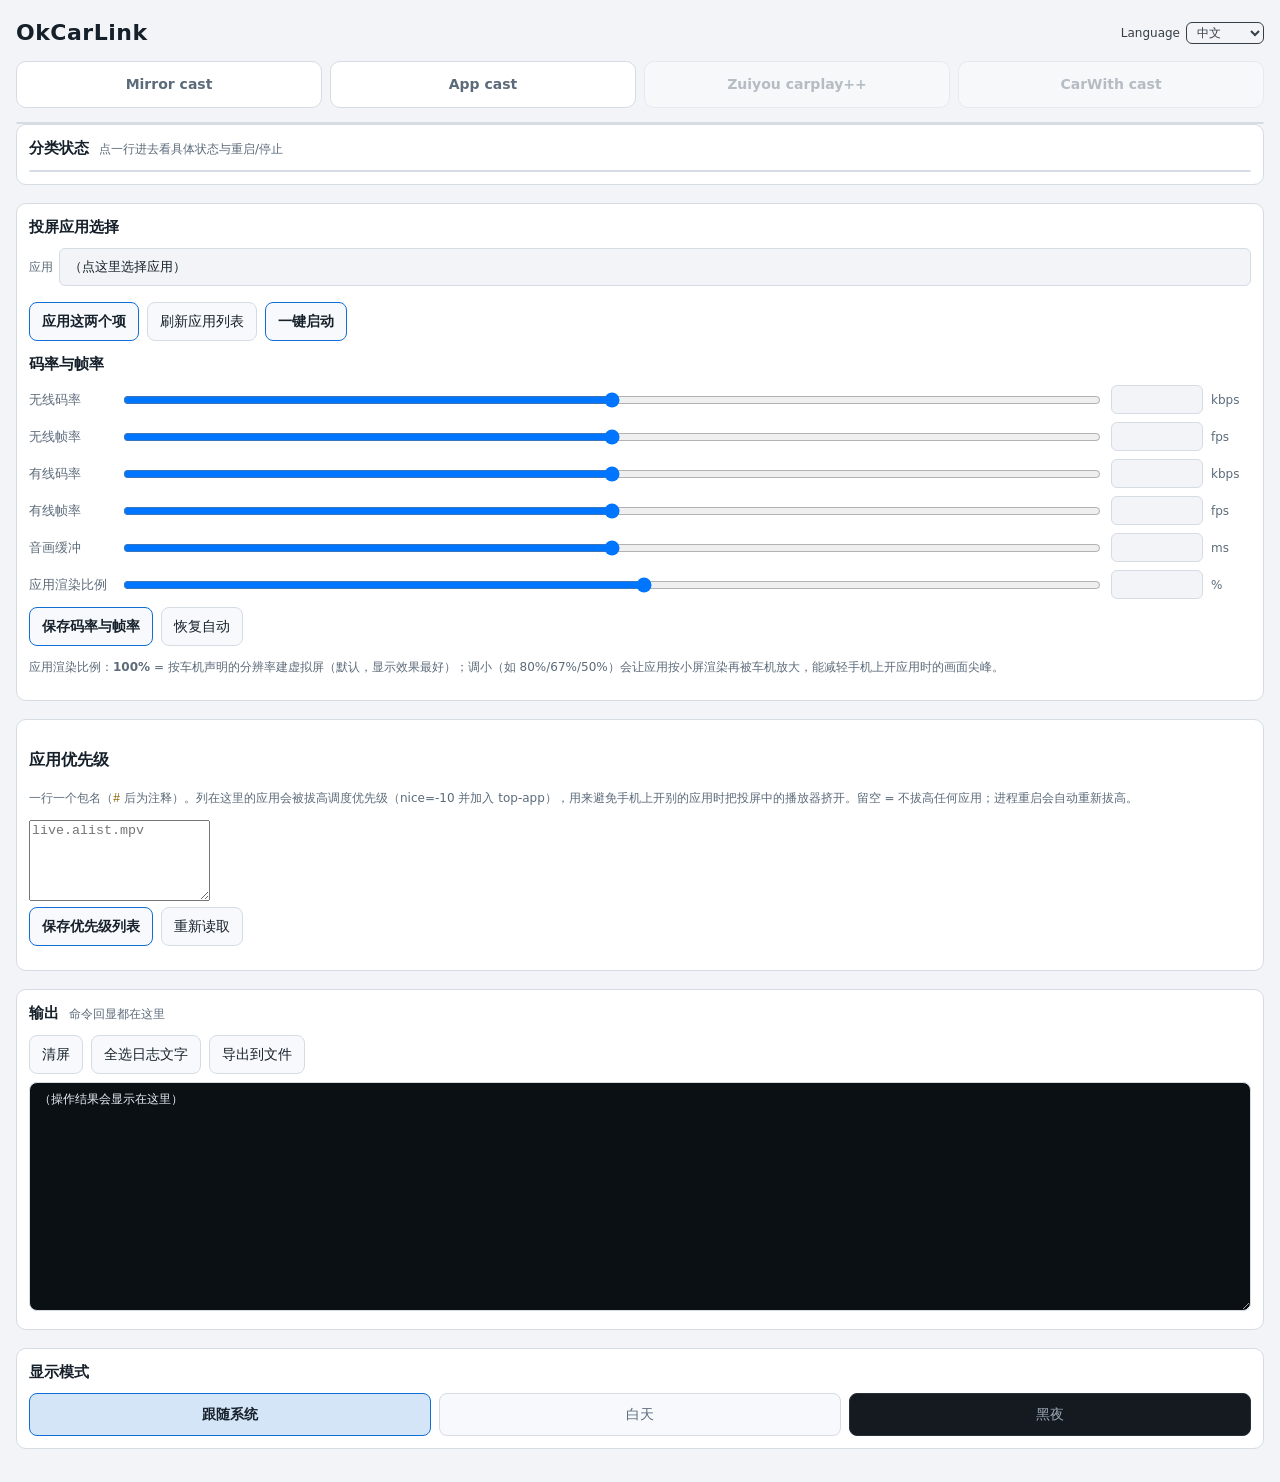
==== module/webroot/index.html @ 2ac4c225 "OkCarLink 1.0.0: run the iPhone-side CarPlay/AirPlay port stack on Android KernelSU/Magisk module: o" ====
<!DOCTYPE html>
<html lang="zh-CN" data-theme="auto">
<head>
<meta charset="utf-8">
<meta name="viewport" content="width=device-width, initial-scale=1">
<title>OkCarLink</title>
<link rel="stylesheet" href="style.css">
</head>
<body>
<header>
  <!-- Title only: the old page had a paragraph of explanation under it, which is gone. The three
       mode choices below are the explanation. -->
  <div class="titlebar">
    <h1>OkCarLink</h1>
    <span id="variant" class="pill hidden" data-en="Lite" data-zh="精简版">Lite</span>
    <!-- 语言选择器：标题栏右上角。默认中文；选择记在
         /data/local/tmp/okcar-port-lang，刷新与重启后依然生效。
         语言名各自用自己的文字写（中文/English），不参与翻译。 -->
    <label class="lang"><span data-en="Language" data-zh="语言">Language</span>
      <select id="lang">
        <option value="zh">中文</option>
        <option value="en">English</option>
      </select>
    </label>
  </div>

  <!-- 投屏模式：总有一个选中并高亮。紫优的carplay++ 要装了它自己的模块才可用
       （app.js 看 /data/adb/modules/okcar-carplaypp）；carwith投屏 要机器上有 CarWith
       （/product/app/CarWith 或 pm path com.miui.carlink）才可用。 -->
  <div id="modes" class="modes" role="tablist">
    <button class="mode" data-mode="mirror" role="tab" data-en="Mirror cast" data-zh="镜像投屏">Mirror cast</button>
    <button class="mode" data-mode="app" role="tab" data-en="App cast" data-zh="应用投屏">App cast</button>
    <button class="mode" data-mode="carplaypp" id="mode-carpp" role="tab" disabled data-en="Zuiyou carplay++" data-zh="紫优的carplay++">Zuiyou carplay++</button>
    <button class="mode" data-mode="carwith" id="mode-carwith" role="tab" disabled data-en="CarWith cast" data-zh="carwith投屏">CarWith cast</button>
  </div>

  <!-- 总状态行（放大、带总开关）与投屏状态行；两者由 5 秒自检刷新。 -->
  <!-- 两行状态用与下面分类行完全相同的 .cats/.cat 结构：宽度、对齐、开关列都由结构决定，
       不靠任何像素计算。 -->
  <div id="status-cats" class="cats"></div>
</header>

<p id="env" class="banner hidden"></p>

<!-- One capability, one row: live state + its switch. Only 运行中 is shown while healthy; click the
     row (not the switch) to open its detail panel with the raw values and restart/stop. -->
<section id="sec-cats">
  <h2><span data-en="Categories" data-zh="分类状态">分类状态</span><span class="hint" data-en="Tap a row for details and restart/stop" data-zh="点一行进去看具体状态与重启/停止">点一行进去看具体状态与重启/停止</span></h2>
  <div id="cats" class="cats"></div>
  <!-- 二级内容各占一个独立页面，点行进入，页面内有返回。 -->
  <div id="cat-page" class="cat-page"></div>
  <div id="cat-detail" class="detail hidden"></div>
</section>

<!-- Its own area, per the requirement: pick the app, then (only then) its activity. -->
<section id="sec-apps">
  <h2><span data-en="Cast app selection" data-zh="投屏应用选择">投屏应用选择</span></h2>
  <!-- 应用与 Activity 各占一行（等宽）。原厂 select 不自带搜索，所以自己做一个：点开面板，
       面板里有搜索框 + 过滤后的列表；隐藏的原生 select 继续给既有代码读值。 -->
  <div class="row field-row">
    <div class="field">
      <span class="field-label" data-en="App" data-zh="应用">应用</span>
      <div class="picker" id="picker-app">
        <button type="button" class="picker-btn" id="picker-app-btn" data-en="(tap to choose an app)" data-zh="（点这里选择应用）">（点这里选择应用）</button>
        <div class="picker-panel hidden" id="picker-app-panel">
          <input type="search" id="picker-app-search" placeholder="搜索应用…" data-en-placeholder="Search apps…" data-zh-placeholder="搜索应用…" autocomplete="off">
          <div class="picker-list" id="picker-app-list"></div>
        </div>
      </div>
      <select id="pick-pkg" class="hidden-select"></select>
    </div>
  </div>
  <div class="row field-row">
    <div class="field hidden" id="field-activity">
      <span class="field-label" data-en="Activity" data-zh="Activity">Activity</span>
      <div class="picker" id="picker-act">
        <button type="button" class="picker-btn" id="picker-act-btn" data-en="(tap to choose an activity)" data-zh="（点这里选择 activity）">（点这里选择 activity）</button>
        <div class="picker-panel hidden" id="picker-act-panel">
          <input type="search" id="picker-act-search" placeholder="搜索 activity…" data-en-placeholder="Search activities…" data-zh-placeholder="搜索 activity…" autocomplete="off">
          <div class="picker-list" id="picker-act-list"></div>
        </div>
      </div>
      <select id="pick-activity" class="hidden-select"></select>
    </div>
  </div>
  <div class="row">
    <button id="btn-apply-app" class="primary" data-en="Apply app + activity" data-zh="应用这两个项">应用这两个项</button>
    <button id="btn-refresh-apps" data-en="Refresh app list" data-zh="刷新应用列表">刷新应用列表</button>
    <button id="btn-enable" class="primary" data-en="One-key start" data-zh="一键启动">一键启动</button>
  </div>
  <p class="hint" id="app-note"></p>

  <h2><span data-en="Bitrate &amp; frame rate" data-zh="码率与帧率">码率与帧率</span></h2>
  <!-- 无线与有线分开：无线链路承受能力低、有线高得多。滑条与手动输入双向同步；
       0 表示不覆盖（用与车机协商的值），恢复自动按钮会把四个值都置 0。
       滑条也从 0 起：否则"自动"会被画在下限上，看着像设了 1000kbps，而数字框里是 0。 -->
  <div class="row qos-row">
    <span class="qos-label" data-en="Wireless bitrate" data-zh="无线码率">无线码率</span>
    <input type="range" id="qos-wl-br-range" min="0" max="30000" step="500">
    <input type="number" id="qos-wl-br-num" min="0" max="30000" step="500">
    <span class="qos-unit">kbps</span>
  </div>
  <div class="row qos-row">
    <span class="qos-label" data-en="Wireless frame rate" data-zh="无线帧率">无线帧率</span>
    <input type="range" id="qos-wl-fps-range" min="0" max="60" step="1">
    <input type="number" id="qos-wl-fps-num" min="0" max="60" step="1">
    <span class="qos-unit">fps</span>
  </div>
  <div class="row qos-row">
    <span class="qos-label" data-en="Wired bitrate" data-zh="有线码率">有线码率</span>
    <input type="range" id="qos-usb-br-range" min="0" max="100000" step="1000">
    <input type="number" id="qos-usb-br-num" min="0" max="100000" step="1000">
    <span class="qos-unit">kbps</span>
  </div>
  <div class="row qos-row">
    <span class="qos-label" data-en="Wired frame rate" data-zh="有线帧率">有线帧率</span>
    <input type="range" id="qos-usb-fps-range" min="0" max="60" step="1">
    <input type="number" id="qos-usb-fps-num" min="0" max="60" step="1">
    <span class="qos-unit">fps</span>
  </div>
  <div class="row qos-row">
    <span class="qos-label" data-en="A/V buffer" data-zh="音画缓冲">音画缓冲</span>
    <input type="range" id="qos-delay-range" min="0" max="2000" step="10">
    <input type="number" id="qos-delay-num" min="0" max="2000" step="10">
    <span class="qos-unit">ms</span>
  </div>
  <div class="row qos-row">
    <span class="qos-label" data-en="App render scale" data-zh="应用渲染比例">应用渲染比例</span>
    <input type="range" id="qos-scale-range" min="25" max="100" step="5">
    <input type="number" id="qos-scale-num" min="25" max="100" step="5">
    <span class="qos-unit">%</span>
  </div>
  <div class="row">
    <button id="btn-save-qos" class="primary" data-en="Save bitrate &amp; frame rate" data-zh="保存码率与帧率">保存码率与帧率</button>
    <button id="btn-reset-qos" data-en="Reset to auto" data-zh="恢复自动">恢复自动</button>
  </div>
  <p class="hint" id="qos-note"></p>
  <p class="hint"><span data-en="App render scale: " data-zh="应用渲染比例：">应用渲染比例：</span><b>100%</b><span data-en=" = build the virtual display at the resolution the head unit declares (the default, best picture); lowering it (e.g. 80%/67%/50%) renders the app at a smaller size and lets the head unit upscale it, which eases the frame spike when opening an app." data-zh=" = 按车机声明的分辨率建虚拟屏（默认，显示效果最好）；调小（如 80%/67%/50%）会让应用按小屏渲染再被车机放大，能减轻手机上开应用时的画面尖峰。"> = 按车机声明的分辨率建虚拟屏（默认，显示效果最好）；调小（如 80%/67%/50%）会让应用按小屏渲染再被车机放大，能减轻手机上开应用时的画面尖峰。</span></p>
</section>

<section id="sec-prio">
  <h3><span data-en="App priority" data-zh="应用优先级">应用优先级</span></h3>
  <p class="hint"><span data-en="One package name per line (text after " data-zh="一行一个包名（">一行一个包名（</span><code>#</code><span data-en=" is a comment). Apps listed here get a raised scheduling priority (nice=-10 and membership of top-app), so opening another app on the phone does not push the casting player aside. Empty = raise nothing; a process restart raises them again automatically." data-zh=" 后为注释）。列在这里的应用会被拔高调度优先级（nice=-10 并加入 top-app），用来避免手机上开别的应用时把投屏中的播放器挤开。留空 = 不拔高任何应用；进程重启会自动重新拔高。"> 后为注释）。列在这里的应用会被拔高调度优先级（nice=-10 并加入 top-app），用来避免手机上开别的应用时把投屏中的播放器挤开。留空 = 不拔高任何应用；进程重启会自动重新拔高。</span></p>
  <textarea id="prio-list" rows="5" spellcheck="false" placeholder="live.alist.mpv"></textarea>
  <div class="row">
    <button id="btn-save-prio" class="primary" data-en="Save priority list" data-zh="保存优先级列表">保存优先级列表</button>
    <button id="btn-reload-prio" data-en="Reload" data-zh="重新读取">重新读取</button>
  </div>
  <p class="hint" id="prio-note"></p>
</section>

<section id="sec-log">
  <h2><span data-en="Output" data-zh="输出">输出</span><span class="hint" data-en="Every command echo lands here" data-zh="命令回显都在这里">命令回显都在这里</span></h2>
  <div class="row"><button id="btn-clear" data-en="Clear" data-zh="清屏">清屏</button><button id="btn-select-all" data-en="Select all" data-zh="全选日志文字">全选日志文字</button><button id="btn-export-out" data-en="Export to file" data-zh="导出到文件">导出到文件</button></div>
  <textarea id="out" rows="12" data-en="(results appear here)" data-zh="（操作结果会显示在这里）">（操作结果会显示在这里）</textarea>
</section>

<!-- Bottom of the page, as asked. 跟随系统 is the default. -->
<section id="sec-theme">
  <h2><span data-en="Display mode" data-zh="显示模式">显示模式</span></h2>
  <div class="seg" id="theme-seg">
    <button class="seg-item" data-theme="auto" data-en="Follow system" data-zh="跟随系统">跟随系统</button>
    <button class="seg-item" data-theme="day" data-en="Day" data-zh="白天">白天</button>
    <button class="seg-item" data-theme="night" data-en="Night" data-zh="黑夜">黑夜</button>
  </div>
</section>

<script src="ksu-bridge.js"></script>
<script src="app.js"></script>
</body>
</html>
---- module/webroot/style.css ----
/*
 * OkCarLink module WebUI styles.
 *
 * Two palettes, switched by data-theme on <html> (app.js resolves 跟随系统 into one of them).
 * The rule from the old page is kept: a row is one capability, so its live value and its switch sit
 * on the same line — a status table at the top with the switches far below made nothing readable
 * against the control it belonged to.
 */

:root,
[data-theme="night"] {
  color-scheme: dark;
  --bg: #0f1317;
  --panel: #171d23;
  --panel2: #141a20;
  --line: #26313a;
  --text: #e6edf3;
  --dim: #9aa7b4;
  --accent: #4aa8ff;
  --ok: #35d07f;
  --bad: #ff6b6b;
  --warn: #ffd479;
  --input: #0f141a;
}

[data-theme="day"] {
  color-scheme: light;
  --bg: #f2f4f7;
  --panel: #ffffff;
  --panel2: #f7f9fc;
  --line: #d5dce4;
  --text: #16202a;
  --dim: #5c6b7a;
  --accent: #0f6fd6;
  --ok: #0a8f4d;
  --bad: #c62828;
  --warn: #8a6100;
  --input: #ffffff;
}

* { box-sizing: border-box; }

body {
  margin: 0;
  padding: 16px;
  background: var(--bg);
  color: var(--text);
  font: 14px/1.5 system-ui, -apple-system, "Noto Sans CJK SC", sans-serif;
}

.titlebar { display: flex; align-items: center; gap: 10px; }
/* 语言选择器固定在标题栏右上角。 */
.titlebar .lang { margin-left: auto; display: inline-flex; align-items: center; gap: 6px;
  font-size: 12px; opacity: .85; }
.titlebar .lang select { background: transparent; color: inherit; border: 1px solid currentColor;
  border-radius: 6px; padding: 2px 6px; font: inherit; font-size: 12px; }
.titlebar h1 { margin: 0; font-size: 22px; letter-spacing: 0.5px; }
.pill {
  padding: 2px 8px;
  border: 1px solid var(--accent);
  border-radius: 999px;
  color: var(--accent);
  font-size: 11px;
}

/* ---------------------------------------------------------------- mode select */
.modes {
  display: flex;
  gap: 8px;
  margin: 12px 0 14px;
}
.mode {
  flex: 1 1 0;
  padding: 12px 6px;
  border: 1px solid var(--line);
  border-radius: 10px;
  background: var(--panel);
  color: var(--dim);
  font: inherit;
  font-weight: 600;
  text-align: center;
}
.mode:disabled { opacity: 0.4; }
.mode.active {
  border-color: var(--accent);
  background: color-mix(in srgb, var(--accent) 22%, var(--panel));
  color: var(--text);
  box-shadow: inset 0 0 0 1px var(--accent);
}

/* ---------------------------------------------------------------- status lines */
.line {
  display: flex;
  justify-content: space-between;
  align-items: center;
  padding: 7px 10px;
  margin-bottom: 4px;
  border: 1px solid var(--line);
  border-radius: 8px;
  background: var(--panel);
}
.line .k { color: var(--dim); }
.line .v { font-weight: 700; }
.v.ok { color: var(--ok); }
.v.bad { color: var(--bad); }
.v.warn { color: var(--warn); }
.v.dim { color: var(--dim); font-weight: 400; }

.banner {
  padding: 10px 12px;
  margin: 10px 0;
  border: 1px solid var(--warn);
  border-radius: 8px;
  background: color-mix(in srgb, var(--warn) 14%, var(--panel));
  color: var(--warn);
}
.hidden { display: none !important; }

section {
  margin-bottom: 18px;
  padding: 12px;
  border: 1px solid var(--line);
  border-radius: 10px;
  background: var(--panel);
}
h2 {
  display: flex;
  align-items: baseline;
  gap: 10px;
  margin: 0 0 10px;
  font-size: 15px;
}
.hint { color: var(--dim); font-size: 12px; font-weight: 400; }

.row { display: flex; flex-wrap: wrap; gap: 8px; margin-bottom: 8px; }

button {
  padding: 8px 12px;
  border: 1px solid var(--line);
  border-radius: 8px;
  background: var(--panel2);
  color: var(--text);
  font: inherit;
}
button:hover { border-color: var(--accent); }
button:disabled { opacity: 0.5; }
button.primary { border-color: var(--accent); font-weight: 600; }
button.danger { border-color: var(--bad); color: var(--bad); }

input[type="text"], select {
  padding: 8px 10px;
  border: 1px solid var(--line);
  border-radius: 8px;
  background: var(--input);
  color: var(--text);
  font: inherit;
}
.field { display: flex; align-items: center; gap: 6px; flex: 1 1 220px; }
.field-label { color: var(--dim); font-size: 12px; white-space: nowrap; }
.field select { flex: 1 1 auto; min-width: 0; }

/* ---------------------------------------------------------------- category rows */
.cats { border: 1px solid var(--line); border-radius: 8px; overflow: hidden; }
.cat {
  display: flex;
  align-items: center;
  gap: 8px;
  padding: 9px 10px;
  border-bottom: 1px solid var(--line);
  background: var(--panel2);
}
.cat:last-child { border-bottom: 0; }
.cat .cat-main {
  display: flex;
  align-items: baseline;
  gap: 10px;
  flex: 1 1 auto;
  min-width: 0;
  cursor: pointer;
}
.cat .cat-name { font-weight: 600; white-space: nowrap; }
.cat .cat-val { font-size: 12px; word-break: break-all; }
.cat .cat-val.ok { color: var(--ok); font-weight: 700; }
.cat .cat-val.bad { color: var(--bad); }
.cat .cat-val.warn { color: var(--warn); }
.cat .chev { color: var(--dim); font-size: 12px; }
.cat.open { box-shadow: inset 3px 0 0 var(--accent); }

/* Toggle switch: the only switch shape in this page (left/right sliding). */
.sw { position: relative; display: inline-block; width: 46px; height: 26px; flex: 0 0 auto; }
.sw input { position: absolute; opacity: 0; width: 0; height: 0; }
.sw .track {
  position: absolute;
  inset: 0;
  border-radius: 999px;
  background: color-mix(in srgb, var(--dim) 45%, transparent);
  transition: background 0.15s;
}
.sw .knob {
  position: absolute;
  top: 3px;
  left: 3px;
  width: 20px;
  height: 20px;
  border-radius: 50%;
  background: #fff;
  transition: transform 0.15s;
}
.sw input:checked + .track { background: var(--ok); }
.sw input:checked + .track .knob { transform: translateX(20px); }
.sw input:disabled + .track { opacity: 0.5; }
.sw-label { color: var(--dim); font-size: 12px; white-space: nowrap; }

.detail {
  margin-top: 10px;
  padding: 10px;
  border: 1px solid var(--accent);
  border-radius: 8px;
  background: var(--panel2);
}
.detail h3 { margin: 0 0 8px; font-size: 14px; }
.detail .raw {
  margin: 0 0 10px;
  padding: 8px;
  border: 1px solid var(--line);
  border-radius: 6px;
  background: var(--input);
  color: var(--text);
  font: 12px/1.45 ui-monospace, Menlo, monospace;
  white-space: pre-wrap;
  word-break: break-all;
  max-height: 30vh;
  overflow: auto;
}
.detail .warnbox {
  margin: 0 0 10px;
  padding: 8px 10px;
  border: 1px solid var(--warn);
  border-radius: 6px;
  color: var(--warn);
  font-size: 12px;
}

/* ---------------------------------------------------------------- theme segment */
.seg { display: flex; gap: 8px; }
.seg-item {
  flex: 1 1 0;
  padding: 10px 6px;
  border: 1px solid var(--line);
  border-radius: 8px;
  background: var(--panel2);
  color: var(--dim);
}
.seg-item.active {
  border-color: var(--accent);
  color: var(--text);
  background: color-mix(in srgb, var(--accent) 18%, var(--panel));
  font-weight: 600;
}

pre#out {
  max-height: 42vh;
  margin: 4px 0 0;
  padding: 10px;
  overflow: auto;
  border: 1px solid var(--line);
  border-radius: 8px;
  background: var(--input);
  color: var(--text);
  font: 12px/1.45 ui-monospace, "Cascadia Mono", Menlo, monospace;
  white-space: pre-wrap;
}
code { color: var(--warn); }

/* 输出面板的复制按钮与一闪而过的提示条 */
.outhead { display:flex; align-items:center; justify-content:space-between; gap:8px; margin:0 0 6px; }
button.mini { padding:5px 10px; font-size:12px; border-radius:6px; }
.toast { position:fixed; left:50%; bottom:28px; transform:translateX(-50%) translateY(8px);
         background:var(--panel2,#1c242c); color:var(--fg,#e8eef4); border:1px solid var(--line,#26313a);
         border-radius:999px; padding:8px 16px; font-size:13px; opacity:0; pointer-events:none;
         transition:opacity .18s, transform .18s; z-index:99; max-width:86vw; text-align:center; }
.toast.show { opacity:1; transform:translateX(-50%) translateY(0); }
pre#out { user-select:text; -webkit-user-select:text; }

/* 需求 1：总状态整行放大。需求 7/8/9：长名字的行内换行。需求 11：详情在本行内展开。
   需求 12：投屏应用那两个框在小屏/竖屏下自适应，不再溢出。 */
.cat-name { display:flex; flex-direction:column; line-height:1.25; }
.cat-name-line { display:block; font-size:13px; }
.cat-name-line:first-child { font-size:15px; }
.cat .detail { border-top:1px solid var(--line); margin-top:6px; padding-top:8px; }
@media (max-width: 520px) {
  .row { flex-wrap:wrap; }
  .field { width:100%; }
  .field select { width:100%; min-width:0; }
}

/* 需求：总状态行的名字必须与下面分类行的名字左对齐——给标签一个固定列宽，字号变大也不会错位。
   第二个状态行没有名字，值居中，和总状态行中间那列对齐。 */
.cat-name { flex:0 0 96px; }

/* 需求：总状态行的名字要和下面分类行的名字左对齐——header 没有 section 的 12px 内边距，
   所以状态行单独补 12px（之前偏左就是这个差值）。 */
/* 投屏应用的两个框一样宽 */
#sec-apps .row .field { flex:1 1 0; min-width:0; }
#sec-apps .row .field select { width:100%; }
/* 二级页面 */
#sec-cats.page-open #cats { display:none; }
#sec-cats.page-open h2 { display:none; }
.cat-page .back { margin-bottom:8px; }
.cat-page h2 { margin:0 0 8px; font-size:17px; }
/* 输出用 textarea：原生全选/长按复制 */
textarea#out { width:100%; background:#0c1116; color:var(--fg); border:1px solid var(--line);
  border-radius:8px; padding:9px; font-size:12px; font-family:ui-monospace,monospace;
  white-space:pre-wrap; word-break:break-all; resize:vertical; }

/* 输出面板（textarea）：显式高对比配色，并且选区要能看出来（之前"点了全选也没反应"）。 */
textarea#out {
  background:#0b1015 !important; color:#e8eef4 !important;
  -webkit-text-fill-color:#e8eef4; caret-color:#e8eef4;
  user-select:text; -webkit-user-select:text;
  min-height:220px; line-height:1.45;
}
textarea#out::selection { background:#2f6fd0; color:#ffffff; }
textarea#out::-webkit-selection { background:#2f6fd0; color:#ffffff; }
/* 应用选择：两行、等宽 */
#sec-apps .field-row { flex-wrap:wrap; }
#sec-apps .field { flex:1 1 100%; width:100%; }
#sec-apps .field select, #sec-apps .field input { width:100%; min-width:0; }
#sec-apps .field input[type=search] { margin:6px 0; background:var(--bg); color:var(--fg);
  border:1px solid var(--line); border-radius:6px; padding:7px 9px; font-size:13px; }

/* 状态行与分类行同结构，因此同宽同高；只有值与开关列的对齐在这里补充。 */
.cat.status { background:var(--panel2); font-weight:600; }
.cat.status .cat-name { font-size:15px; }
.cat.status .cat-val { font-size:15px; }
.cat.status .cat-val.center { flex:1; text-align:center; }
.sw-box { display:flex; align-items:center; }
.hidden-select { display:none; }
/* 自带搜索的下拉 */
.picker { position:relative; width:100%; }
.picker-btn { width:100%; text-align:left; background:var(--bg); color:var(--fg);
  border:1px solid var(--line); border-radius:6px; padding:8px 9px; font-size:13px; }
.picker-panel { position:absolute; z-index:20; left:0; right:0; margin-top:4px;
  background:var(--panel); border:1px solid var(--line); border-radius:8px; padding:8px;
  box-shadow:0 6px 20px rgba(0,0,0,.45); }
.picker-panel input[type=search] { width:100%; margin-bottom:6px; background:var(--bg);
  color:var(--fg); border:1px solid var(--line); border-radius:6px; padding:7px 9px; font-size:13px; }
.picker-list { max-height:46vh; overflow:auto; }
.picker-item { padding:8px 6px; border-bottom:1px solid var(--line); font-size:13px; }
.picker-item:last-child { border-bottom:0; }
.picker-item.active { color:var(--accent); }
.picker-item.empty { color:var(--dim); }

/* 页内错误横幅 */
#err-banner { background:#3a1116; color:#ffb4b4; border:1px solid #7a2630; border-radius:8px;
  padding:8px; margin:0 0 10px; font-size:12px; white-space:pre-wrap; }

/* 码率/帧率：滑条与数字输入并排，数字框也能直接手输 */
.qos-row { align-items:center; gap:8px; flex-wrap:nowrap; }
.qos-label { flex:0 0 84px; font-size:13px; color:var(--dim); }
.qos-row input[type=range] { flex:1 1 auto; min-width:0; }
.qos-row input[type=number] { flex:0 0 92px; background:var(--bg); color:var(--fg);
  border:1px solid var(--line); border-radius:6px; padding:6px 8px; font-size:13px; }
.qos-unit { flex:0 0 40px; font-size:12px; color:var(--dim); }
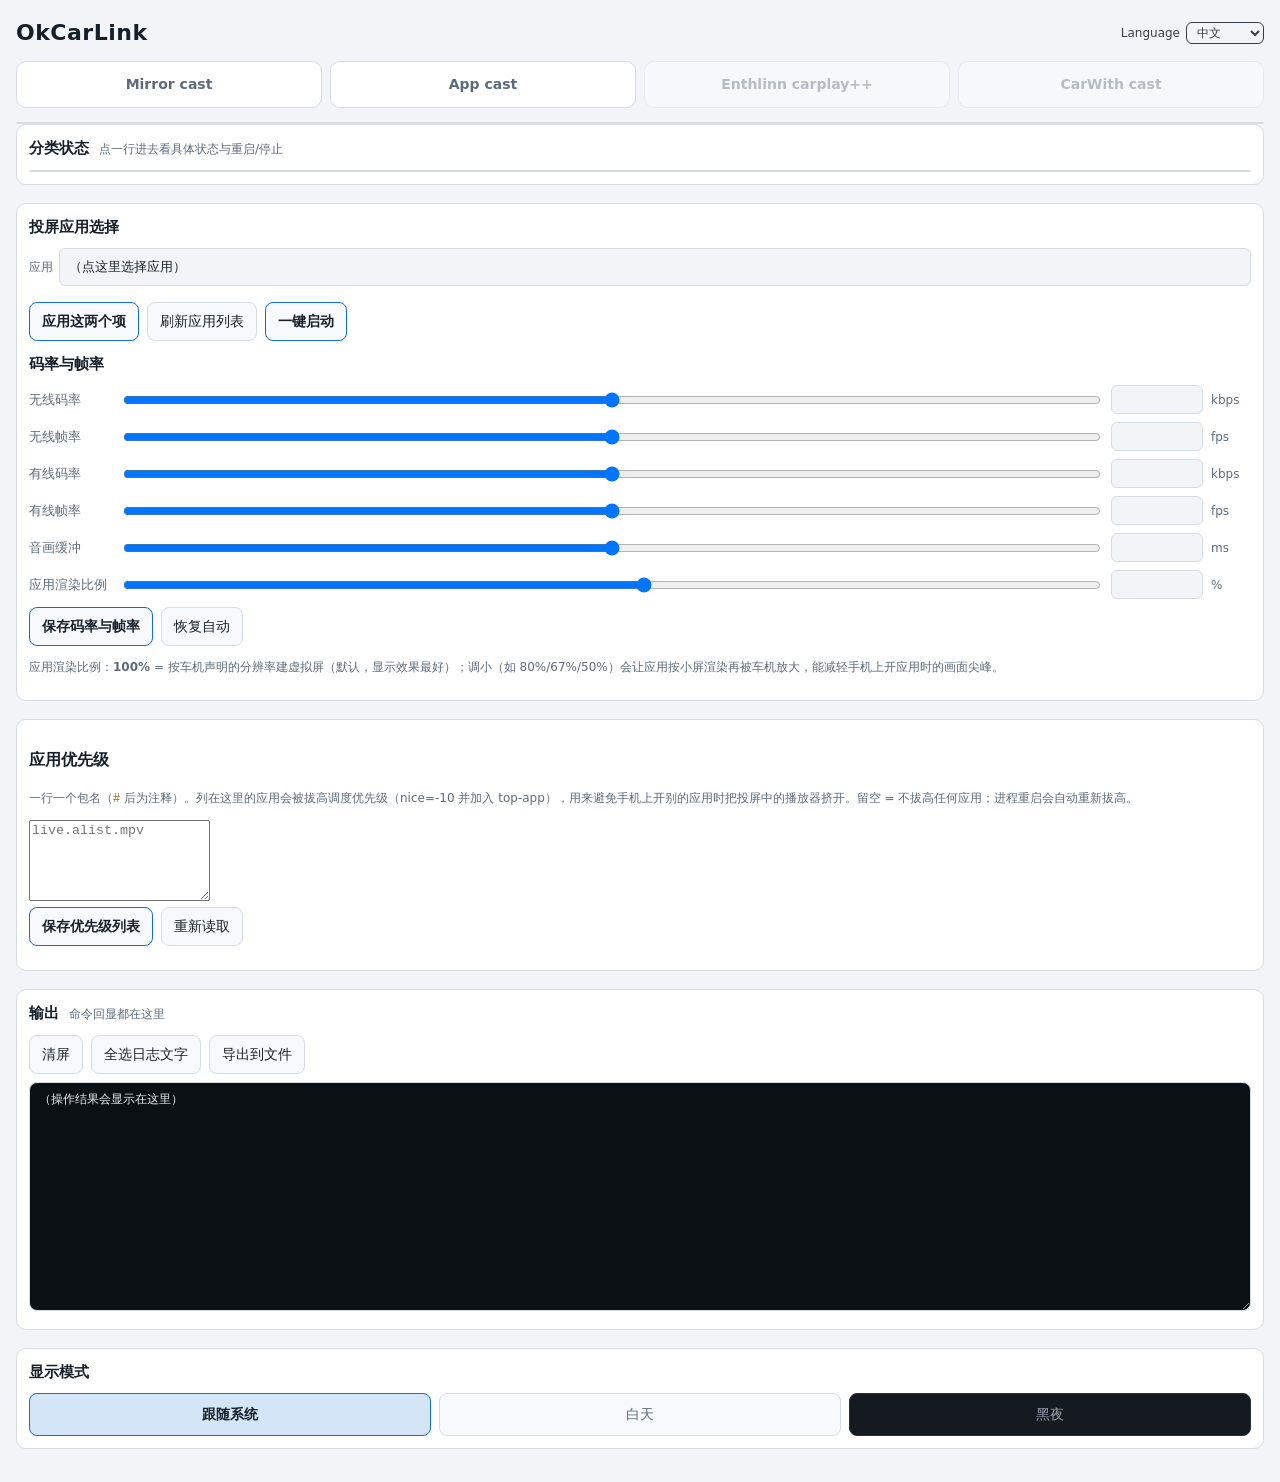
==== commit 77f32779: "webroot: render the carplay++ author name as Enthlinn The mode button, the translation dictionary (E" ====
--- a/module/webroot/index.html
+++ b/module/webroot/index.html
@@ -24,13 +24,13 @@
     </label>
   </div>
 
-  <!-- 投屏模式：总有一个选中并高亮。紫优的carplay++ 要装了它自己的模块才可用
+  <!-- 投屏模式：总有一个选中并高亮。Enthlinn 的 carplay++ 要装了它自己的模块才可用
        （app.js 看 /data/adb/modules/okcar-carplaypp）；carwith投屏 要机器上有 CarWith
        （/product/app/CarWith 或 pm path com.miui.carlink）才可用。 -->
   <div id="modes" class="modes" role="tablist">
     <button class="mode" data-mode="mirror" role="tab" data-en="Mirror cast" data-zh="镜像投屏">Mirror cast</button>
     <button class="mode" data-mode="app" role="tab" data-en="App cast" data-zh="应用投屏">App cast</button>
-    <button class="mode" data-mode="carplaypp" id="mode-carpp" role="tab" disabled data-en="Zuiyou carplay++" data-zh="紫优的carplay++">Zuiyou carplay++</button>
+    <button class="mode" data-mode="carplaypp" id="mode-carpp" role="tab" disabled data-en="Enthlinn carplay++" data-zh="Enthlinn 的 carplay++">Enthlinn carplay++</button>
     <button class="mode" data-mode="carwith" id="mode-carwith" role="tab" disabled data-en="CarWith cast" data-zh="carwith投屏">CarWith cast</button>
   </div>
 
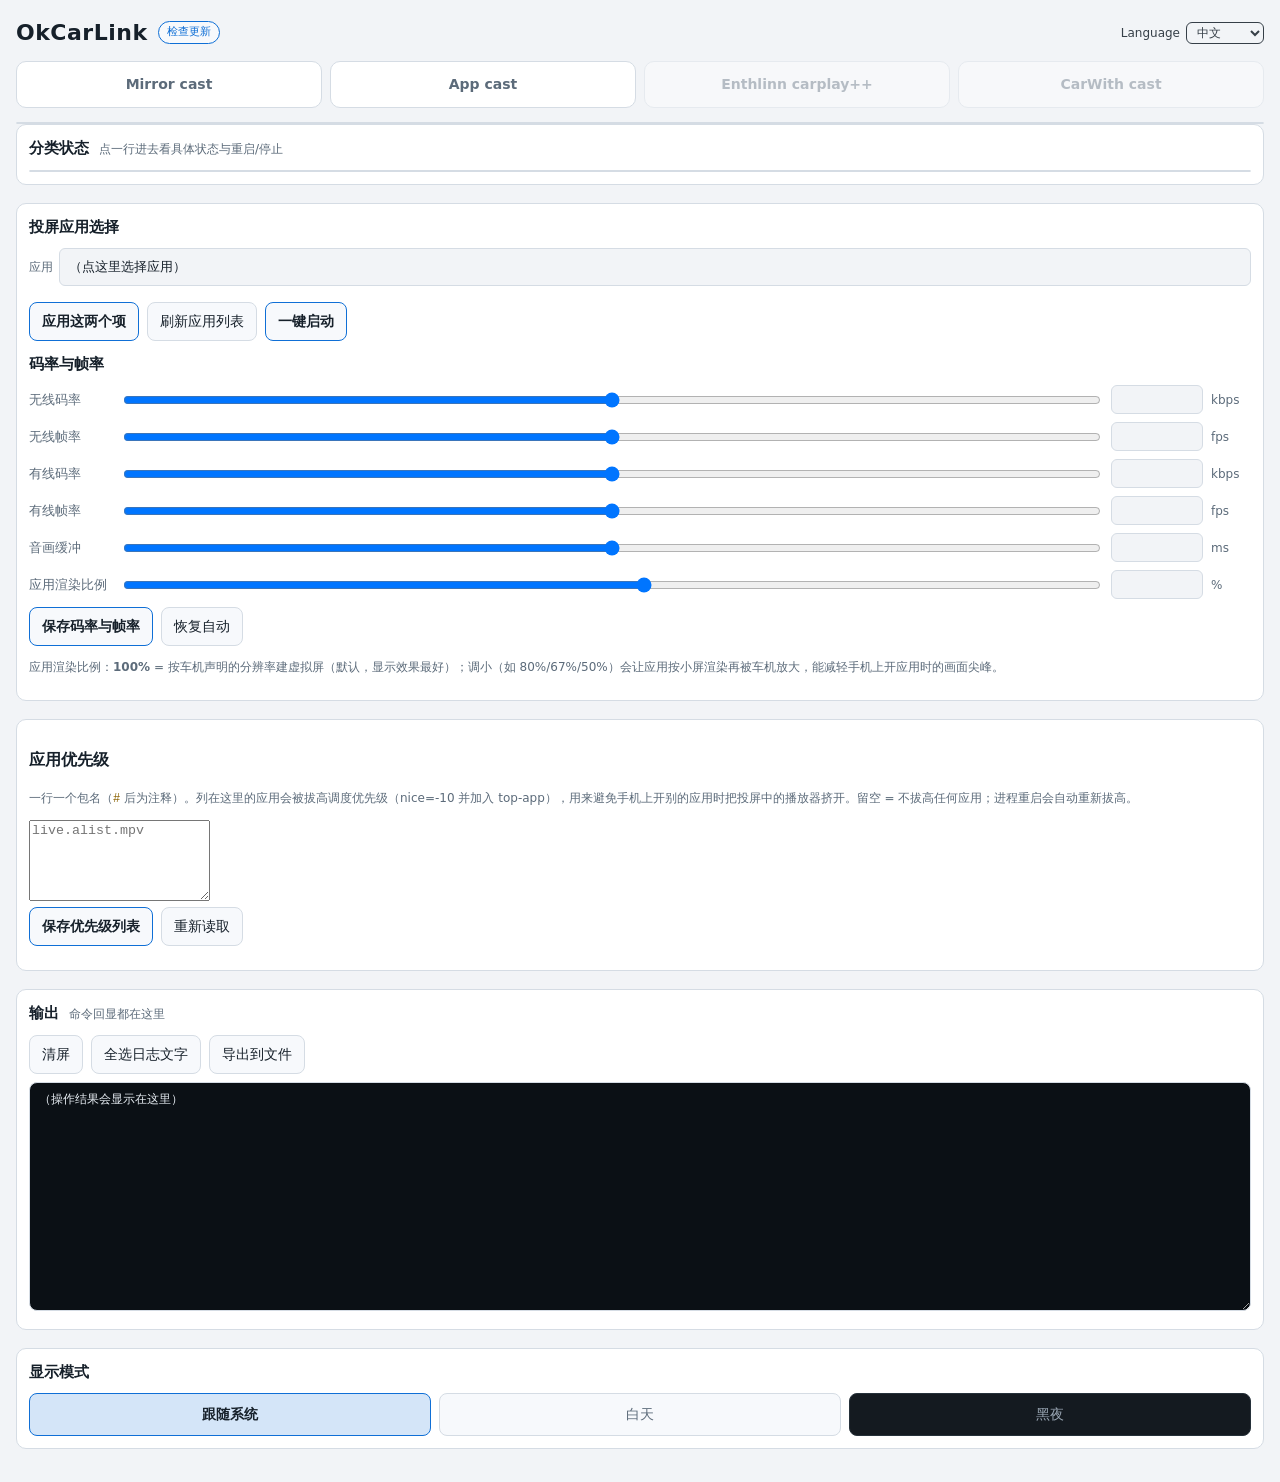
==== commit 907f6138: "webui: add an update check against the GitHub latest release A Check update button in the titlebar: " ====
--- a/module/webroot/index.html
+++ b/module/webroot/index.html
@@ -13,6 +13,9 @@
   <div class="titlebar">
     <h1>OkCarLink</h1>
     <span id="variant" class="pill hidden" data-en="Lite" data-zh="精简版">Lite</span>
+    <!-- 检查更新：对比已装版本与 GitHub 最新 release（api.github.com 自带 CORS，浏览器可直接
+         fetch；已装版本走 root exec 读 module.prop）。结果显示在下方 #update-note。 -->
+    <button id="btn-check-update" class="pill" data-en="Check update" data-zh="检查更新">检查更新</button>
     <!-- 语言选择器：标题栏右上角。默认中文；选择记在
          /data/local/tmp/okcar-port-lang，刷新与重启后依然生效。
          语言名各自用自己的文字写（中文/English），不参与翻译。 -->
@@ -38,6 +41,8 @@
   <!-- 两行状态用与下面分类行完全相同的 .cats/.cat 结构：宽度、对齐、开关列都由结构决定，
        不靠任何像素计算。 -->
   <div id="status-cats" class="cats"></div>
+  <!-- 检查更新的结果行：点击标题栏的「检查更新」后填充（含 GitHub release 链接）。 -->
+  <p id="update-note" class="banner hidden"></p>
 </header>
 
 <p id="env" class="banner hidden"></p>
